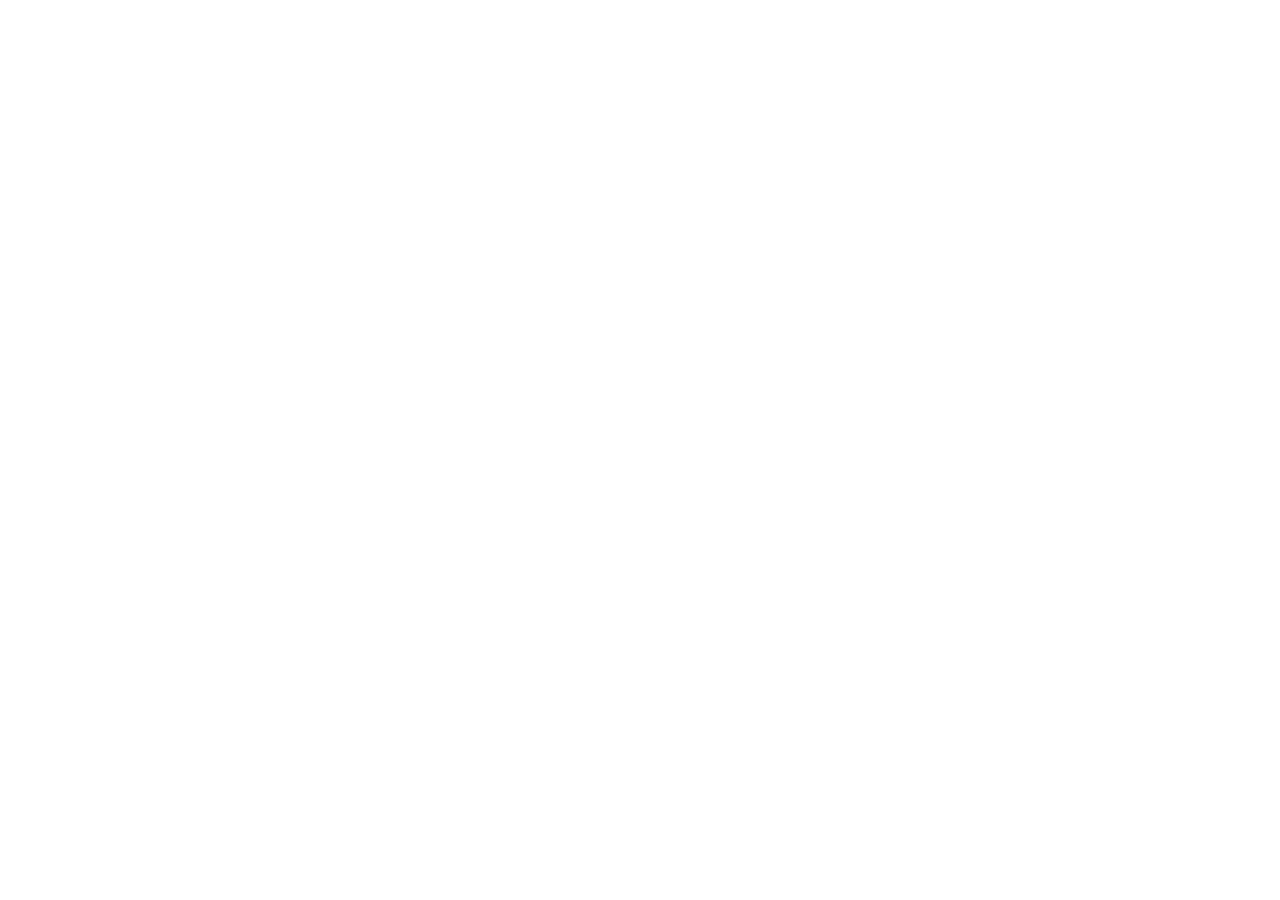
==== index.html @ 5e57cb90 "chore: inicializa estrutura do projeto e documenta requisitos" ====
<!DOCTYPE html>
<html lang="pt-br">
<head>
    <meta charset="UTF-8">
    <meta name="viewport" content="width=device-width, initial-scale=1.0">
    <title>Login | Olho no Mar</title>
    <link rel="stylesheet" href="css/style.css">
</head>
<body>
    <!-- Página de login. -->
</body>
</html>
---- css/style.css ----
/* 1. Estilos globais */

/* 2. Cabeçalho e navegação */

/* 3. Formulários (login e cadastro) */

/* 4. Página principal */

/* 5. Página Sobre */

/* 6. Rodapé */

/* 7. Responsividade */
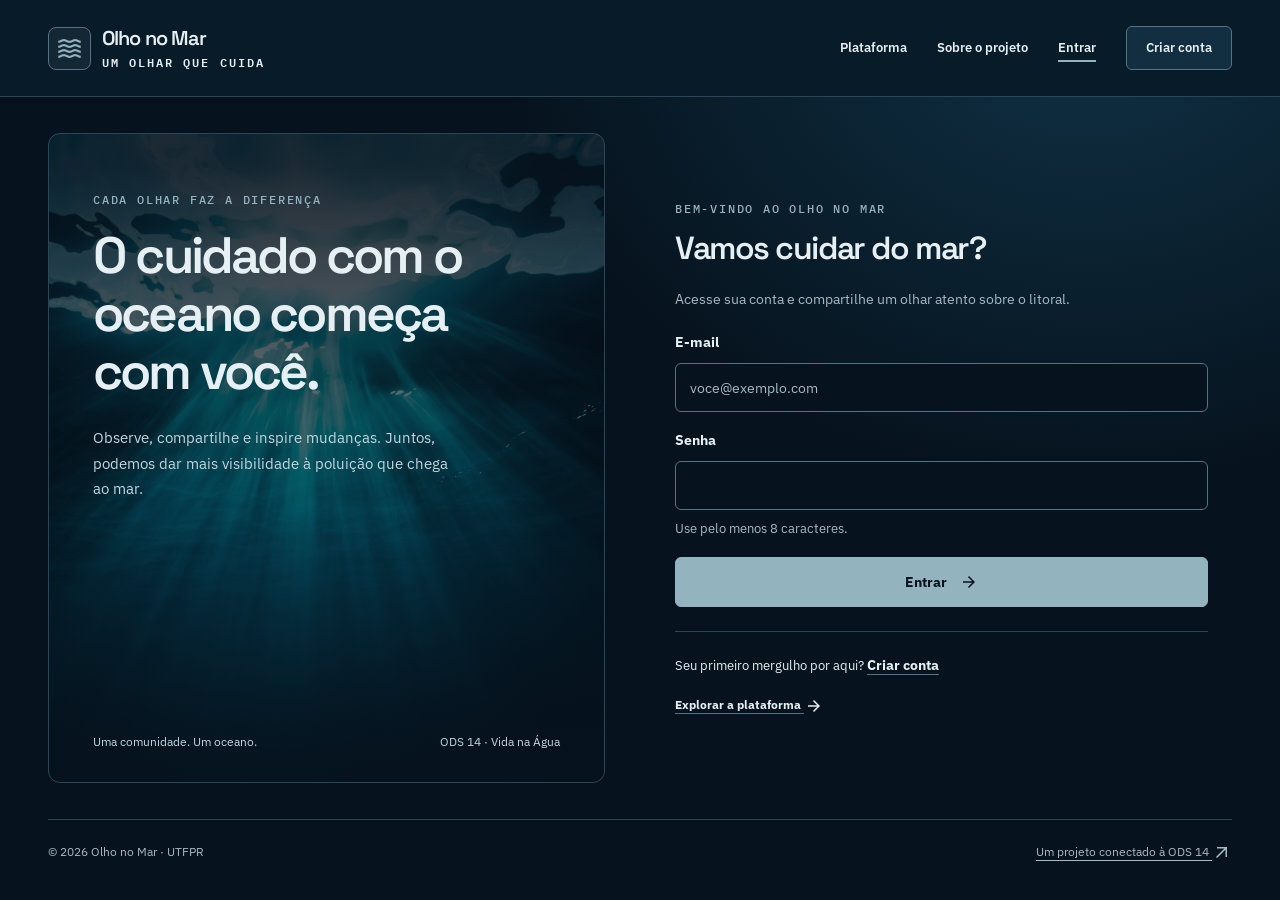
==== commit 8889164e: "feat: implementa interface HTML e CSS do Olho no Mar  - Cria as páginas de login, cadastro, principa" ====
--- a/index.html
+++ b/index.html
@@ -1,12 +1,92 @@
 <!DOCTYPE html>
-<html lang="pt-br">
-<head>
+<html lang="pt-BR">
+  <head>
     <meta charset="UTF-8">
     <meta name="viewport" content="width=device-width, initial-scale=1.0">
-    <title>Login | Olho no Mar</title>
+    <meta name="description"
+      content="Entre no Olho no Mar e participe de uma comunidade dedicada ao cuidado com os oceanos.">
+    <meta name="theme-color" content="#06131e">
+    <title>Entrar | Olho no Mar</title>
+    <link rel="preconnect" href="https://fonts.googleapis.com">
+    <link rel="preconnect" href="https://fonts.gstatic.com" crossorigin>
+    <link href="https://fonts.googleapis.com/css2?family=Space+Grotesk:wght@500;600;700&amp;display=swap"
+      rel="stylesheet">
+    <link href="https://fonts.googleapis.com/css2?family=IBM+Plex+Sans:wght@400;500;600;700&amp;display=swap"
+      rel="stylesheet">
+    <link href="https://fonts.googleapis.com/css2?family=IBM+Plex+Mono:wght@400;500&amp;display=swap"
+      rel="stylesheet">
+    <link
+      href="https://fonts.googleapis.com/css2?family=Material+Symbols+Outlined&amp;icon_names=arrow_downward,arrow_forward,arrow_outward,info,location_on,photo_camera,waves&amp;display=block"
+      rel="stylesheet">
     <link rel="stylesheet" href="css/style.css">
-</head>
-<body>
-    <!-- Página de login. -->
-</body>
+  </head>
+  <body>
+    <a class="skip-link" href="#conteudo">Pular para o conteúdo</a>
+    <header class="site-header">
+      <div class="container header-inner">
+        <a class="brand" href="principal.html" aria-label="Olho no Mar — página principal">
+          <span class="brand-mark material-symbols-outlined" aria-hidden="true">waves</span>
+          <span>Olho no Mar <span class="brand-caption">UM OLHAR QUE CUIDA</span></span>
+        </a>
+        <nav class="nav-links" aria-label="Navegação principal">
+          <a href="principal.html">Plataforma</a>
+          <a href="sobre.html">Sobre o projeto</a>
+          <a href="index.html" aria-current="page">Entrar</a>
+          <a class="button" href="cadastro.html">Criar conta</a>
+        </nav>
+      </div>
+    </header>
+
+    <main class="auth-shell container" id="conteudo">
+      <section class="auth-visual" aria-labelledby="oceano-titulo">
+        <p class="eyebrow">Cada olhar faz a diferença</p>
+        <h1 id="oceano-titulo">O cuidado com o oceano começa com você.</h1>
+        <p>
+          Observe, compartilhe e inspire mudanças. Juntos, podemos dar mais visibilidade à poluição que chega ao
+          mar.
+        </p>
+        <footer class="auth-visual-footer">
+          <span>Uma comunidade. Um oceano.</span> <span>ODS 14 · Vida na Água</span>
+        </footer>
+      </section>
+
+      <section class="auth-panel" aria-labelledby="login-titulo">
+        <p class="eyebrow">Bem-vindo ao Olho no Mar</p>
+        <h2 id="login-titulo">Vamos cuidar do mar?</h2>
+        <p class="section-intro">
+          Acesse sua conta e compartilhe um olhar atento sobre o litoral.
+        </p>
+        <form class="form-stack" action="principal.html" method="get">
+          <div class="field">
+            <label for="login-email">E-mail</label>
+            <input id="login-email" name="email" type="email" autocomplete="email"
+              placeholder="voce@exemplo.com" required>
+          </div>
+          <div class="field">
+            <label for="login-senha">Senha</label>
+            <input id="login-senha" type="password" autocomplete="current-password" minlength="8"
+              aria-describedby="login-senha-ajuda" required>
+            <small id="login-senha-ajuda">Use pelo menos 8 caracteres.</small>
+          </div>
+          <button class="button button-primary" type="submit">
+            Entrar <span class="material-symbols-outlined" aria-hidden="true">arrow_forward</span>
+          </button>
+        </form>
+        <p class="auth-switch">
+          Seu primeiro mergulho por aqui? <a class="text-link" href="cadastro.html">Criar conta</a>
+        </p>
+        <a class="text-link" href="principal.html">
+          Explorar a plataforma <span class="material-symbols-outlined" aria-hidden="true">arrow_forward</span>
+        </a>
+      </section>
+    </main>
+
+    <footer class="simple-footer container">
+      <p>© 2026 Olho no Mar · UTFPR</p>
+      <a href="sobre.html#ods14">
+        Um projeto conectado à ODS 14
+        <span class="material-symbols-outlined" aria-hidden="true">arrow_outward</span>
+      </a>
+    </footer>
+  </body>
 </html>
--- a/css/style.css
+++ b/css/style.css
@@ -1,13 +1,662 @@
-/* 1. Estilos globais */
+/* 1. Identidade visual e estilos globais */
+:root {
+  color-scheme: dark;
+  --ink: #e6f0f4; --muted: #a4bbc6;
+  --accent: #93B3BF; --accent-hover: #b6cdd6;
+  --deep: #06131e; --text-soft: #c2d6df;
+  --surface: #0c2332; --surface-raised: #122e40;
+  --surface-deep: #081b28; --surface-hover: #1b4054;
+  --surface-tint: #102b3c; --surface-accent: #193746;
+  --line: #294757; --control-line: #527384;
+  --radius: 12px;
+  --heading: "Space Grotesk", Arial, sans-serif;
+  --sans: "IBM Plex Sans", Arial, sans-serif;
+  --mono: "IBM Plex Mono", Consolas, monospace;
+}
+* { box-sizing: border-box; }
+html { scroll-behavior: smooth; scroll-padding-top: 24px; }
+body {
+  min-height: 100vh; margin: 0;
+  background: radial-gradient(ellipse at 85% 0, #103246 0, transparent 38%), var(--deep);
+  color: var(--ink); font: 16px/1.7 var(--sans);
+}
+img {
+  display: block; width: 100%;
+  height: auto;
+}
+a { color: inherit; text-underline-offset: 4px; }
+a:hover { text-decoration-thickness: 2px; }
+button, input, select, textarea { font: inherit; }
+button, select, input[type="radio"] { cursor: pointer; }
+h1, h2, h3, p { margin-top: 0; }
+h1, h2, h3 { font-family: var(--heading); line-height: 1.15; font-weight: 600; }
+h1 { font-size: clamp(2.6rem, 4.8vw, 4.6rem); letter-spacing: -0.055em; }
+h2 {
+  margin-bottom: 20px; font-size: clamp(2rem, 3.5vw, 3rem);
+  letter-spacing: -0.045em;
+}
+h3 { font-size: 1.2rem; letter-spacing: -0.025em; }
+h1 em, h2 em { color: var(--accent); font-style: normal; }
+p { margin-bottom: 20px; color: var(--muted); }
+::selection { color: var(--deep); background: var(--accent); }
+:focus-visible { outline: 3px solid var(--accent); outline-offset: 5px; }
+.container {
+  width: calc(100% - 96px); max-width: 1240px;
+  margin-inline: auto;
+}
+.section { padding: 88px 0; }
+.eyebrow {
+  margin-bottom: 18px; letter-spacing: 0.15em;
+  text-transform: uppercase; color: var(--accent);
+  font: 500 0.75rem/1.6 var(--mono);
+}
+.section-intro { font-size: 1.05rem; }
+.section-heading {
+  display: flex; align-items: flex-end;
+  justify-content: space-between; gap: 36px;
+  margin-bottom: 36px;
+}
+.section-heading h2 { margin-bottom: 0; }
+.section-heading > p:not(.eyebrow) {
+  max-width: 400px; margin-bottom: 4px;
+  font-size: 0.9rem;
+}
+.section-heading-stacked { display: block; max-width: 760px; }
+.section-heading-stacked h2 { margin-bottom: 16px; }
+.section-heading-stacked > p:not(.eyebrow) { max-width: none; }
+.visually-hidden {
+  position: absolute; width: 1px;
+  height: 1px; padding: 0;
+  margin: -1px; overflow: hidden;
+  clip: rect(0, 0, 0, 0); white-space: nowrap;
+  border: 0;
+}
+.skip-link {
+  position: fixed; top: 12px;
+  left: 12px; z-index: 10;
+  padding: 12px 20px; transform: translateY(-180%);
+  border-radius: 8px; background: var(--deep);
+  color: var(--ink);
+}
+.skip-link:focus { transform: translateY(0); }
+.text-link {
+  font-size: 0.87rem; font-weight: 700;
+  text-decoration: underline; text-decoration-color: var(--control-line);
+}
+.text-link:hover { text-decoration-color: currentColor; }
+.button {
+  min-height: 50px; justify-content: center;
+  gap: 12px; padding: 13px 23px;
+  border: 1px solid var(--control-line); border-radius: 6px;
+  background: var(--surface-raised); color: var(--ink);
+  text-align: center; text-decoration: none;
+  transition: background-color 160ms ease, box-shadow 160ms ease;
+  font: 700 0.85rem/1.5 var(--sans);
+}
+.button:hover { background: var(--surface-hover); box-shadow: 0 4px 12px #00000030; }
+.button-primary {
+  border-color: var(--accent); background: var(--accent);
+  color: var(--deep);
+}
+.button-primary:hover { background: var(--accent-hover); border-color: var(--accent-hover); }
+.nav-links .button { padding: 10px 19px; }
+.button-outline-light { background: transparent; }
+.button-outline-light:hover { background: #ffffff14; }
+.button-row {
+  display: flex; flex-wrap: wrap;
+  align-items: center; gap: 14px;
+}
+.status-dot {
+  display: inline-block; width: 7px;
+  height: 7px; margin-right: 8px;
+  border-radius: 50%; background: currentColor;
+}
+.material-symbols-outlined {
+  width: 1em; height: 1em; flex-shrink: 0;
+  font-size: 20px; vertical-align: middle; overflow: hidden;
+}
+.label-with-icon { gap: 8px; }
+time, .tag, .card-count, .location, .hero-coordinate, .brand-caption {
+  font-family: var(--mono);
+}
+
+/* Estruturas compartilhadas */
+.header-inner, .cta-band, .footer-inner, .simple-footer, .footer-bottom {
+  display: flex; align-items: center;
+  justify-content: space-between;
+}
+.button, .brand, .brand-mark, .nav-links a, .label-with-icon {
+  display: inline-flex; align-items: center;
+}
+.hero, .auth-visual, .ods-feature, .cta-band { border-radius: var(--radius); color: var(--ink); }
+.form-grid, .auth-shell, .split-grid { display: grid; grid-template-columns: 1fr 1fr; }
+.how-grid, .info-grid, .team-grid { display: grid; grid-template-columns: repeat(3, 1fr); }
+.registration-panel, .info-card, .team-card {
+  border: 1px solid var(--line); background: var(--surface);
+}
 
 /* 2. Cabeçalho e navegação */
-
-/* 3. Formulários (login e cadastro) */
-
-/* 4. Página principal */
+.site-header, .site-footer, .about-hero { background: var(--surface-deep); }
+.site-header { border-bottom: 1px solid var(--line); }
+.header-inner { min-height: 96px; gap: 30px; }
+.brand {
+  flex-shrink: 0; gap: 11px;
+  letter-spacing: -0.045em; text-decoration: none;
+  font: 600 1.25rem/1.3 var(--heading);
+}
+.brand-mark {
+  width: 43px; height: 43px;
+  justify-content: center; border: 1px solid var(--control-line);
+  border-radius: 8px; background: #93b3bf14;
+  color: var(--accent); font-size: 27px;
+}
+.brand-caption {
+  display: block; margin-top: 4px;
+  font-size: 0.75rem; letter-spacing: 0.17em;
+}
+.nav-links {
+  display: flex; align-items: center;
+  gap: 30px;
+}
+.nav-links a {
+  min-height: 44px; font-size: 0.8rem;
+  font-weight: 600; text-decoration: none;
+}
+.nav-links a[aria-current="page"]:not(.button) {
+  text-decoration: underline; text-decoration-color: var(--accent);
+  text-decoration-thickness: 2px; text-underline-offset: 8px;
+}
+.nav-links a:not(.button):hover { color: var(--accent); text-decoration: underline; }
+
+/* 3. Formulários e páginas de acesso */
+.form-stack { display: grid; gap: 20px; }
+.form-grid { gap: 18px; }
+.field {
+  display: flex; min-width: 0;
+  flex-direction: column; gap: 8px;
+}
+.field label { font-size: 0.875rem; font-weight: 700; }
+.field input, .field select, .field textarea {
+  width: 100%; min-width: 0;
+  min-height: 49px; padding: 12px 14px;
+  border: 1px solid var(--control-line); border-radius: 6px;
+  background: var(--deep); color: var(--ink);
+  outline: none; box-shadow: none; font: 0.85rem/1.5 var(--sans);
+}
+.field input::placeholder, .field textarea::placeholder { color: var(--muted); opacity: 1; }
+.field textarea { min-height: 124px; resize: vertical; }
+.field input[type="date"] { font-family: var(--mono); }
+.field input:hover, .field input:focus,
+.field select:hover, .field select:focus,
+.field textarea:hover, .field textarea:focus { background-color: var(--surface-raised); }
+.field small, .form-note {
+  margin: 0; color: var(--muted);
+  font-size: 0.8125rem;
+}
+.form-stack > .button { width: 100%; }
+.auth-shell { gap: 70px; margin-block: 36px; }
+.auth-visual {
+  display: flex; min-height: 650px;
+  flex-direction: column; align-items: flex-start;
+  padding: 56px 44px 30px; overflow: hidden;
+  border: 1px solid var(--line);
+  background: linear-gradient(180deg, #06131ee6 5%, #06131e80 58%, #06131ef2),
+    url("../assets/images/oceano.jpg") center / cover;
+}
+.auth-visual h1 {
+  max-width: 450px; margin-bottom: 24px;
+  font-size: clamp(2.4rem, 4vw, 3.65rem); line-height: 1.13;
+}
+.auth-visual > p:not(.eyebrow) {
+  max-width: 370px; color: var(--text-soft);
+  font-size: 0.95rem;
+}
+.auth-visual-footer {
+  display: flex; width: 100%;
+  flex-wrap: wrap; justify-content: space-between;
+  gap: 12px; margin-top: auto;
+  padding-top: 40px; color: var(--text-soft);
+  font-size: 0.75rem;
+}
+.auth-panel { align-self: center; padding: 30px 24px 30px 0; }
+.auth-panel h2 { max-width: 470px; font-size: 2rem; }
+.auth-panel .section-intro { font-size: 0.9rem; }
+.auth-panel .eyebrow { margin-bottom: 12px; }
+.auth-panel .form-stack { gap: 17px; }
+.auth-switch {
+  margin: 24px 0 12px; padding-top: 22px;
+  border-top: 1px solid var(--line); color: var(--ink); font-size: 0.83rem;
+}
+.auth-panel > .text-link { font-size: 0.75rem; }
+.simple-footer {
+  flex-wrap: wrap; gap: 12px;
+  padding: 22px 0; border-top: 1px solid var(--line);
+  color: var(--muted); font-size: 0.75rem;
+}
+
+/* 4. Apresentação, carrossel manual e registro */
+.hero-image, .hero::before { position: absolute; inset: 0; }
+.hero-image {
+  object-fit: cover; object-position: center 42%;
+  height: 100%;
+}
+.hero::before {
+  content: ""; z-index: 1;
+  background: linear-gradient(90deg, #06131ef5 0%, #06131ed9 42%, #06131e4d 100%);
+}
+.hero {
+  position: relative; min-height: 548px;
+  margin-top: 26px; padding: 65px 58px;
+  overflow: hidden; border: 1px solid var(--line); background: var(--deep);
+}
+.hero-content {
+  position: relative; z-index: 2;
+  max-width: 650px;
+}
+.hero h1 { margin-bottom: 24px; }
+.hero-content > p:not(.eyebrow) {
+  max-width: 470px; color: var(--text-soft);
+  font-size: 0.94rem;
+}
+.hero .button-row { margin-top: 30px; }
+.hero-content > .hero-note { margin-top: 24px; margin-bottom: 0; }
+.hero-ods {
+  position: absolute; z-index: 2;
+  right: 28px; bottom: 28px;
+  display: flex; align-items: center;
+  gap: 14px; max-width: 330px;
+  padding: 17px 20px; border: 1px solid var(--control-line);
+  border-radius: 8px; background: #0c2332eb;
+  text-decoration: none; font: 700 0.75rem/1.6 var(--sans);
+}
+.hero-ods-number {
+  padding-right: 14px; border-right: 1px solid var(--control-line);
+  color: var(--accent); font: 600 2.4rem/1 var(--heading);
+}
+.hero-ods small {
+  color: var(--text-soft); font-size: 0.75rem;
+  font-weight: 400;
+}
+.hero-coordinate {
+  position: absolute; z-index: 2;
+  top: 34px; right: 30px;
+  font-size: 0.75rem; letter-spacing: 0.25em;
+  writing-mode: vertical-rl;
+}
+.carousel {
+  position: relative; display: grid;
+  grid-template-columns: repeat(4, minmax(0, 1fr)); gap: 20px 14px;
+  min-width: 0;
+  margin: 0; padding: 0;
+  border: 0;
+}
+
+/* O foco por clique fica na viewport; por teclado, acompanha os controles. */
+.carousel-radio {
+  position: fixed; top: 50%;
+  left: 50%; bottom: auto;
+}
+.carousel-radio:focus-visible {
+  position: absolute; top: auto;
+  bottom: 27px;
+}
+
+/* Todos os slides dimensionam a mesma célula; a troca não desloca a página. */
+.occurrence-card {
+  display: grid; grid-area: 1 / 1 / 2 / -1;
+  min-width: 0; visibility: hidden;
+  grid-template-columns: 1.05fr 1fr; overflow: hidden;
+  border: 1px solid var(--line); border-radius: var(--radius);
+  background: var(--surface);
+}
+.carousel-radio:checked + label + .occurrence-card {
+  visibility: visible;
+}
+.occurrence-image {
+  position: relative; min-height: 480px;
+  margin: 0; background: var(--deep);
+}
+.occurrence-image img {
+  position: absolute; inset: 0;
+  height: 100%;
+  object-fit: cover;
+}
+.occurrence-content {
+  display: flex; flex-direction: column;
+  padding: 35px 38px;
+}
+.card-topline {
+  display: flex; justify-content: space-between;
+  align-items: center; gap: 12px;
+  margin-bottom: 30px;
+}
+.tag {
+  display: inline-block; width: fit-content;
+  padding: 5px 10px; border: 1px solid var(--line); border-radius: 4px;
+  background: var(--surface-accent); color: var(--text-soft);
+  font-size: 0.75rem; font-weight: 500;
+  line-height: 1.5;
+}
+.tag-sand { background: #223744; }
+.location {
+  margin-bottom: 10px; color: var(--accent);
+  font-size: 0.75rem; font-weight: 600;
+  letter-spacing: 0.15em;
+}
+.occurrence-content h3 {
+  margin-bottom: 18px; font-size: clamp(1.65rem, 2.5vw, 2.15rem);
+  line-height: 1.22; letter-spacing: -0.04em;
+}
+.occurrence-content > p:not(.location) { font-size: 0.83rem; }
+.occurrence-meta {
+  margin: auto 0 0; padding-top: 16px;
+  border-top: 1px solid var(--line);
+}
+.card-count, .occurrence-meta dt { color: var(--muted); font-size: 0.75rem; }
+.occurrence-meta dd + dt { margin-top: 10px; }
+.occurrence-meta dd {
+  margin: 0; font-size: 0.875rem;
+  font-weight: 600;
+}
+.carousel > label {
+  grid-row: 2; display: flex; min-height: 55px;
+  align-items: center; gap: 12px;
+  padding: 12px 16px; border-top: 2px solid var(--line);
+  color: var(--muted); font-size: 0.75rem;
+  cursor: pointer;
+}
+.carousel > label span { font-size: 0.83rem; font-weight: 600; }
+.carousel > label:hover { background: var(--surface-tint); }
+.carousel-radio:checked + label {
+  border-color: var(--accent); background: var(--surface-accent);
+  color: var(--ink); font-weight: 700;
+}
+.carousel-radio:focus-visible + label {
+  outline: 3px solid var(--accent); outline-offset: 3px;
+}
+.how-section, .about-mission {
+  border-block: 1px solid var(--line);
+  background: linear-gradient(120deg, var(--surface-tint), var(--surface-deep));
+}
+.how-grid {
+  gap: 46px; margin: 48px 0 0;
+  padding: 0; list-style: none;
+}
+.how-grid li { padding-top: 22px; border-top: 1px solid var(--line); }
+.step-number {
+  display: inline-block; margin-bottom: 26px;
+  color: var(--accent); font: 400 1.7rem/1.7 var(--mono);
+}
+.how-grid h3 { margin-bottom: 14px; }
+.how-grid p { margin-bottom: 0; font-size: 0.86rem; }
+.registration-grid {
+  display: grid; grid-template-columns: 0.9fr 1.25fr;
+  align-items: start; gap: 110px;
+}
+.registration-intro h2 { font-size: clamp(2.6rem, 4vw, 3.7rem); }
+.registration-intro > p:not(.eyebrow) { font-size: 0.91rem; }
+.note-card {
+  margin: 34px 0 24px; padding: 24px;
+  border: 1px solid var(--line); border-radius: var(--radius);
+}
+.note-card > span {
+  display: inline-block; margin-bottom: 20px;
+  color: var(--accent); font-size: 1.5rem;
+}
+.note-card h3 { font-size: 1rem; }
+.note-card p { margin-bottom: 0; font-size: 0.8rem; }
+.registration-panel { padding: 34px; border-radius: var(--radius); }
+.registration-panel > h3 { margin: 0; }
+.optional { color: var(--muted); font-weight: 400; }
+.upload-field {
+  padding: 20px; border: 1px dashed var(--control-line);
+  border-radius: 8px; background: var(--deep);
+}
+.upload-field input {
+  min-height: 44px; padding: 4px 0;
+  border: 0; background: transparent;
+  font-size: 0.75rem;
+}
+.upload-field input::file-selector-button {
+  margin-right: 10px; padding: 9px 12px;
+  border: 1px solid var(--control-line); border-radius: 6px;
+  background: var(--surface); color: var(--ink);
+  font: inherit; cursor: pointer;
+}
+.cta-band {
+  gap: 36px; margin-bottom: 70px;
+  padding: 52px 56px; border: 1px solid var(--line);
+  background: linear-gradient(120deg, var(--surface-raised), var(--surface));
+}
+.cta-band h2 { margin: 0; }
+.cta-band > .button { flex-shrink: 0; }
+.cta-band > div { min-width: 0; }
+.cta-band p:not(.eyebrow) { margin-top: 20px; color: var(--text-soft); }
 
 /* 5. Página Sobre */
-
-/* 6. Rodapé */
-
-/* 7. Responsividade */
+.about-hero-grid {
+  display: grid; grid-template-columns: 1.2fr 0.9fr;
+  align-items: center; gap: 88px;
+}
+.about-hero h1 { font-size: clamp(2.7rem, 4.5vw, 4.1rem); }
+.about-hero-grid > header > p:not(.eyebrow) { font-size: 0.92rem; }
+.ods-feature {
+  padding: 36px; border: 1px solid var(--control-line);
+  background: linear-gradient(150deg, var(--surface-hover), var(--surface));
+}
+.ods-feature .eyebrow { max-width: 220px; }
+.ods-number {
+  display: block; margin: 18px 0;
+  color: var(--accent); letter-spacing: -0.08em;
+  font: 500 6.5rem/1 var(--heading);
+}
+.ods-feature h2 { font-size: 1.5rem; }
+.ods-feature > p:not(.eyebrow) { color: var(--text-soft); font-size: 0.8rem; }
+.ods-feature .text-link { font-size: 0.75rem; }
+.info-grid, .team-grid { gap: 24px; }
+.info-card, .team-card { padding: 28px; border-radius: var(--radius); }
+.card-number {
+  display: block; margin-bottom: 38px;
+  color: var(--accent); font: 400 1.8rem/1.7 var(--mono);
+}
+.info-card p, .team-card p { margin-bottom: 0; font-size: 0.85rem; }
+.meta-text { margin-top: 24px; font-size: 0.76rem; }
+.split-grid { align-items: center; gap: 90px; }
+.split-grid > header > p:not(.eyebrow) { font-size: 0.88rem; }
+.steps-list { margin: 0; padding-left: 28px; }
+.steps-list li { padding: 20px 0 20px 16px; border-bottom: 1px solid var(--line); }
+.steps-list li::marker { color: var(--accent); font-weight: 600; }
+.steps-list h3 { margin-bottom: 10px; font-size: 1.1rem; }
+.steps-list p { margin: 0; font-size: 0.85rem; }
+.team-avatar {
+  display: flex; width: 56px;
+  height: 56px; align-items: center;
+  justify-content: center; margin-bottom: 24px;
+  border: 1px solid var(--line); border-radius: 8px; background: var(--surface-accent);
+  font: 1.15rem/1.7 var(--heading);
+}
+.team-card h3 { font-size: 1.05rem; }
+.team-card .text-link { display: inline-block; margin-top: 18px; }
+.reference-list { padding: 0; list-style: none; }
+.reference-list li {
+  padding: 16px 0; border-bottom: 1px solid var(--line);
+  font-size: 0.85rem;
+}
+
+/* 6. Rodapé compartilhado */
+.site-footer { padding: 60px 0 24px; }
+.footer-grid {
+  display: grid; grid-template-columns: 1.2fr 0.8fr 1.1fr;
+  gap: 70px;
+}
+.footer-grid h2 { font-size: 0.78rem; letter-spacing: 0; }
+.footer-grid .brand { margin-bottom: 20px; }
+.footer-grid p, .footer-inner p { font-size: 0.8rem; }
+.footer-links {
+  display: grid; gap: 10px;
+  margin: 0; padding: 0;
+  list-style: none;
+}
+.footer-links a { font-size: 0.76rem; text-decoration: none; }
+.footer-links a:hover { text-decoration: underline; }
+.footer-bottom {
+  flex-wrap: wrap; gap: 14px;
+  margin-top: 44px; padding-top: 24px;
+  border-top: 1px solid var(--line); color: var(--muted);
+  font-size: 0.75rem;
+}
+.simple-footer p, .footer-bottom p { margin: 0; }
+.footer-inner { gap: 36px; }
+.footer-inner .brand { margin-bottom: 22px; }
+
+/* 7. Responsividade e preferências de acessibilidade */
+
+@media (min-width: 1440px) {
+  .auth-shell { margin-block: 48px; }
+  .auth-visual { min-height: 690px; }
+}
+
+@media (max-width: 1100px) {
+  .container { width: calc(100% - 64px); }
+  .header-inner { gap: 20px; }
+  .nav-links { gap: 20px; }
+  .hero { min-height: 570px; padding: 52px 40px 105px; }
+  .hero-ods {
+    right: 24px; bottom: 24px;
+    padding: 12px 16px;
+  }
+  .hero-ods-number { font-size: 1.8rem; }
+  .section { padding: 68px 0; }
+  .section-heading { gap: 24px; }
+  .section-heading > p:not(.eyebrow) { max-width: 310px; }
+  .section-heading-stacked > p:not(.eyebrow) { max-width: none; }
+  .occurrence-content { padding: 28px; }
+  .occurrence-image { min-height: 470px; }
+  .registration-grid { gap: 50px; }
+  .registration-panel { padding: 26px; }
+  .auth-shell { gap: 40px; }
+  .auth-visual { padding: 40px 30px 28px; }
+  .auth-panel { padding-right: 0; }
+  .about-hero-grid, .split-grid { gap: 44px; }
+  .footer-grid { gap: 36px; }
+}
+
+@media (max-width: 800px) {
+  .container { width: calc(100% - 40px); }
+  .header-inner { min-height: 88px; }
+  .brand { font-size: 1.1rem; }
+  .brand-mark {
+    width: 36px; height: 36px;
+    font-size: 24px;
+  }
+  .nav-links { gap: 15px; }
+  .nav-links a { font-size: 0.75rem; }
+  .nav-links .button { padding: 8px 13px; }
+  .hero { padding: 45px 32px 120px; }
+  .section-heading { flex-direction: column; align-items: flex-start; }
+  .section-heading > p:not(.eyebrow) { max-width: 550px; }
+  .occurrence-card { grid-template-columns: 1fr 1fr; }
+  .occurrence-content { padding: 24px; }
+  .occurrence-content h3 { font-size: 1.65rem; }
+  .how-grid { gap: 24px; }
+  .registration-grid { grid-template-columns: 1fr; gap: 30px; }
+  .registration-intro { max-width: 600px; }
+  .registration-intro .note-card { margin-top: 24px; }
+  .cta-band { padding: 36px; }
+  .cta-band h2 { font-size: 2rem; }
+  .auth-shell { grid-template-columns: 0.9fr 1.1fr; gap: 30px; }
+  .auth-visual { padding: 36px 24px 26px; }
+  .auth-visual h1 { font-size: 2.45rem; }
+  .auth-visual > p:not(.eyebrow) { font-size: 0.85rem; }
+  .auth-panel h2 { font-size: 1.8rem; }
+  .auth-panel .form-grid { grid-template-columns: 1fr; }
+  .about-hero-grid { grid-template-columns: 1fr 0.85fr; gap: 30px; }
+  .about-hero h1 { font-size: 2.65rem; }
+  .ods-feature { padding: 26px; }
+  .info-grid, .team-grid { gap: 14px; }
+  .info-card, .team-card { padding: 22px; }
+  .split-grid { gap: 36px; }
+  .footer-grid { grid-template-columns: 1fr 1fr; }
+  .footer-grid > div:first-child { grid-column: 1 / -1; }
+}
+
+@media (max-width: 620px) {
+  .header-inner {
+    flex-direction: column; align-items: stretch;
+    gap: 8px; padding: 18px 0 12px;
+  }
+  .header-inner > .brand { align-self: center; }
+  .nav-links { justify-content: space-between; gap: 6px; }
+  .nav-links .button { min-height: 40px; padding: 8px 11px; }
+  .nav-links .button > span { display: none; }
+  .section { padding: 52px 0; }
+  .hero {
+    min-height: 600px; margin-top: 18px;
+    padding: 34px 24px;
+  }
+  .hero-image { object-position: 63% center; }
+  .hero h1 { font-size: clamp(2.3rem, 8vw, 3.2rem); }
+  .hero-content > p:not(.eyebrow) { font-size: 0.86rem; }
+  .hero .button-row {
+    align-items: stretch; flex-direction: column;
+    gap: 12px; margin-top: 24px;
+  }
+  .hero-ods {
+    position: relative; inset: auto;
+    width: fit-content; max-width: 100%; margin-top: 28px;
+  }
+  .hero-coordinate { display: none; }
+  .section-heading { gap: 18px; margin-bottom: 28px; }
+  .section-heading h2 { font-size: 2.1rem; }
+  .occurrence-card { grid-template-columns: 1fr; }
+  .occurrence-image { height: 245px; min-height: 0; }
+  .occurrence-content { min-height: 465px; padding: 26px; }
+  .card-topline { margin-bottom: 24px; }
+  .occurrence-content h3 { font-size: 1.85rem; }
+  .carousel { column-gap: 6px; }
+  .carousel > label {
+    flex-direction: column; justify-content: flex-start;
+    gap: 3px; padding: 10px 3px;
+    text-align: center;
+  }
+  .how-grid {
+    grid-template-columns: 1fr; gap: 26px;
+    margin-top: 30px;
+  }
+  .step-number { margin-bottom: 18px; }
+  .registration-panel { padding: 22px 18px; }
+  .form-grid { grid-template-columns: 1fr; gap: 20px; }
+  .field input, .field select, .field textarea { font-size: 1rem; }
+  .upload-field { padding: 15px; }
+  .upload-field input { font-size: 0.75rem; }
+  .cta-band {
+    flex-direction: column; align-items: flex-start;
+    gap: 26px; margin-bottom: 44px;
+    padding: 32px 26px;
+  }
+  .cta-band > .button { width: 100%; }
+  .auth-shell { grid-template-columns: 1fr; margin-top: 20px; }
+  .auth-visual { min-height: 340px; padding: 30px 26px 24px; }
+  .auth-visual h1 { max-width: 340px; margin-bottom: 18px; }
+  .auth-visual > p:not(.eyebrow) { max-width: 340px; }
+  .auth-visual-footer { padding-top: 30px; }
+  .auth-panel { padding: 8px 4px 15px; }
+  .auth-panel h2 { font-size: 2rem; }
+  .simple-footer { justify-content: center; text-align: center; }
+  .about-hero-grid, .split-grid, .info-grid, .team-grid { grid-template-columns: 1fr; }
+  .ods-feature { padding: 30px; }
+  .info-card, .team-card { padding: 28px; }
+  .card-number { margin-bottom: 24px; }
+  .team-grid { gap: 18px; }
+  .footer-grid { grid-template-columns: 1fr; gap: 30px; }
+  .footer-bottom {
+    align-items: flex-start; flex-direction: column;
+    gap: 10px;
+  }
+  .footer-inner { align-items: flex-start; flex-direction: column; }
+}
+
+@media (prefers-reduced-motion: reduce) {
+  html { scroll-behavior: auto; }
+  *, *::before, *::after { transition: none; }
+}
